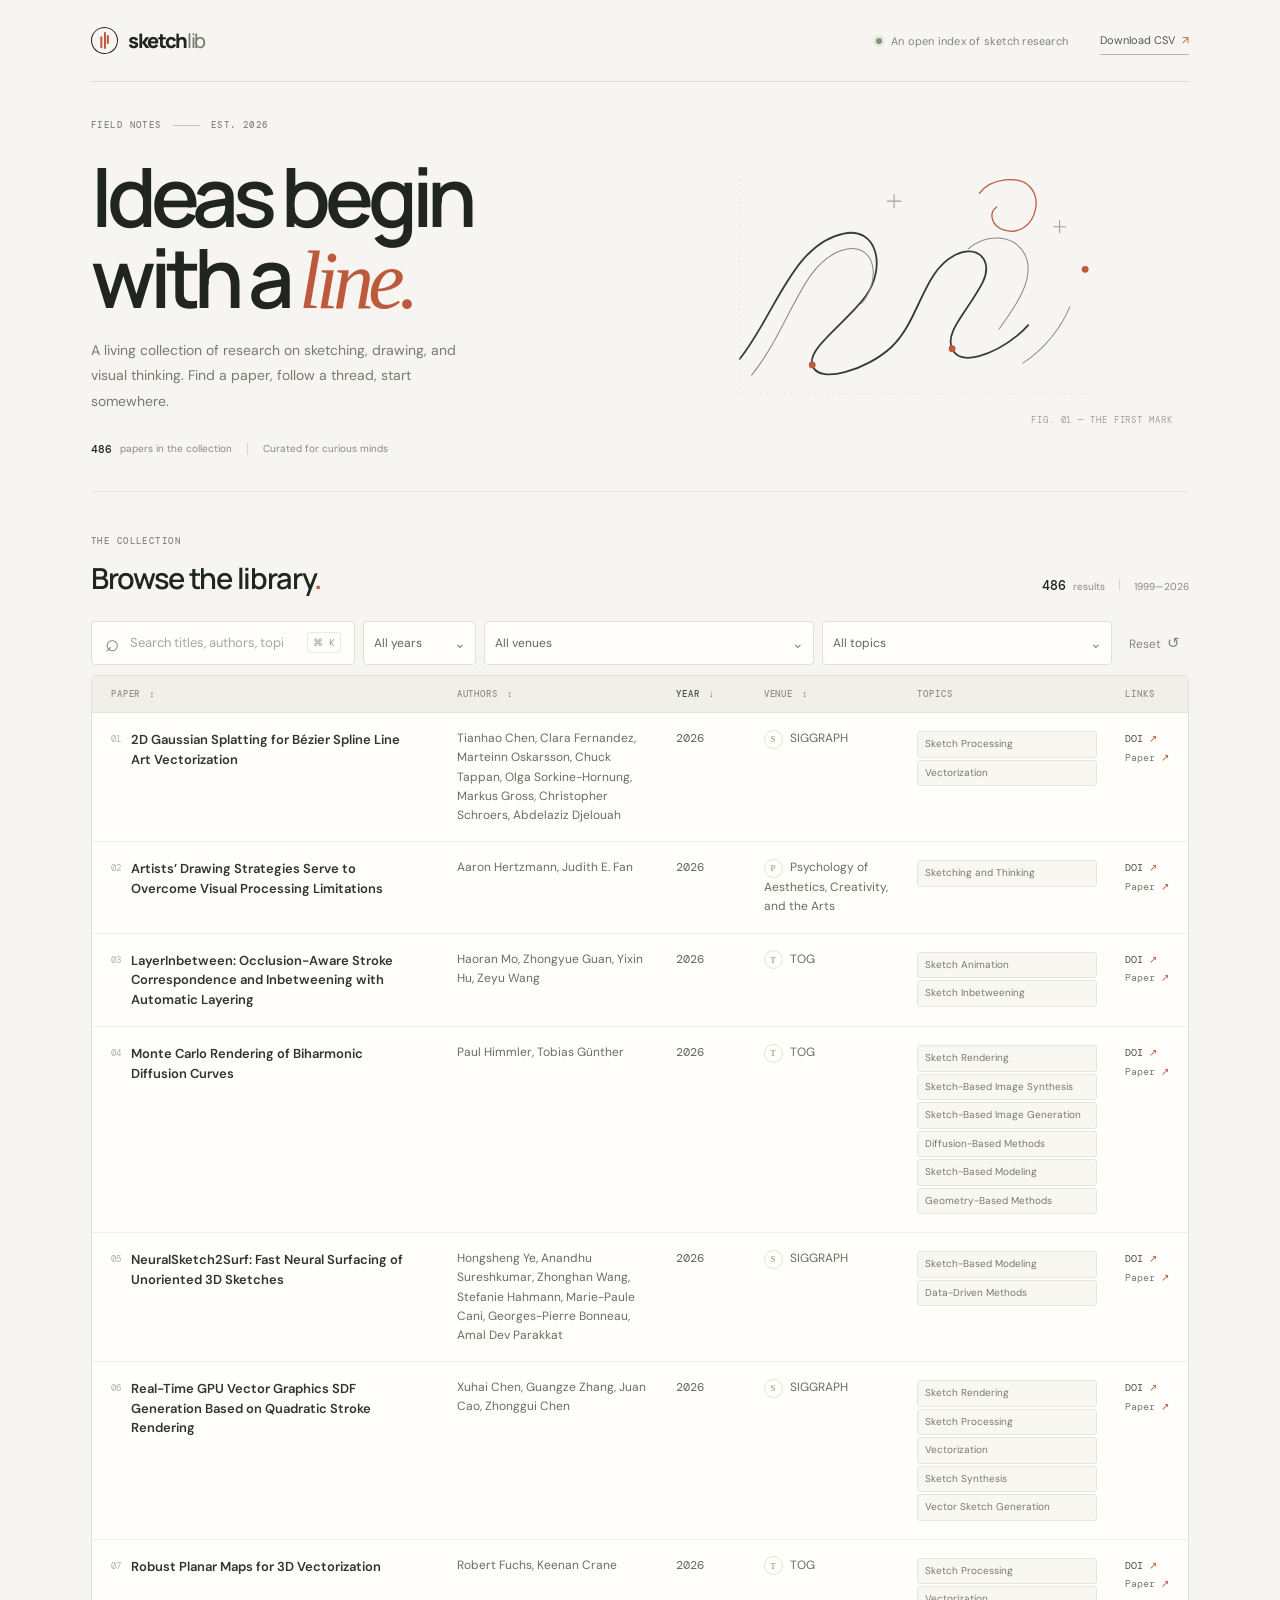
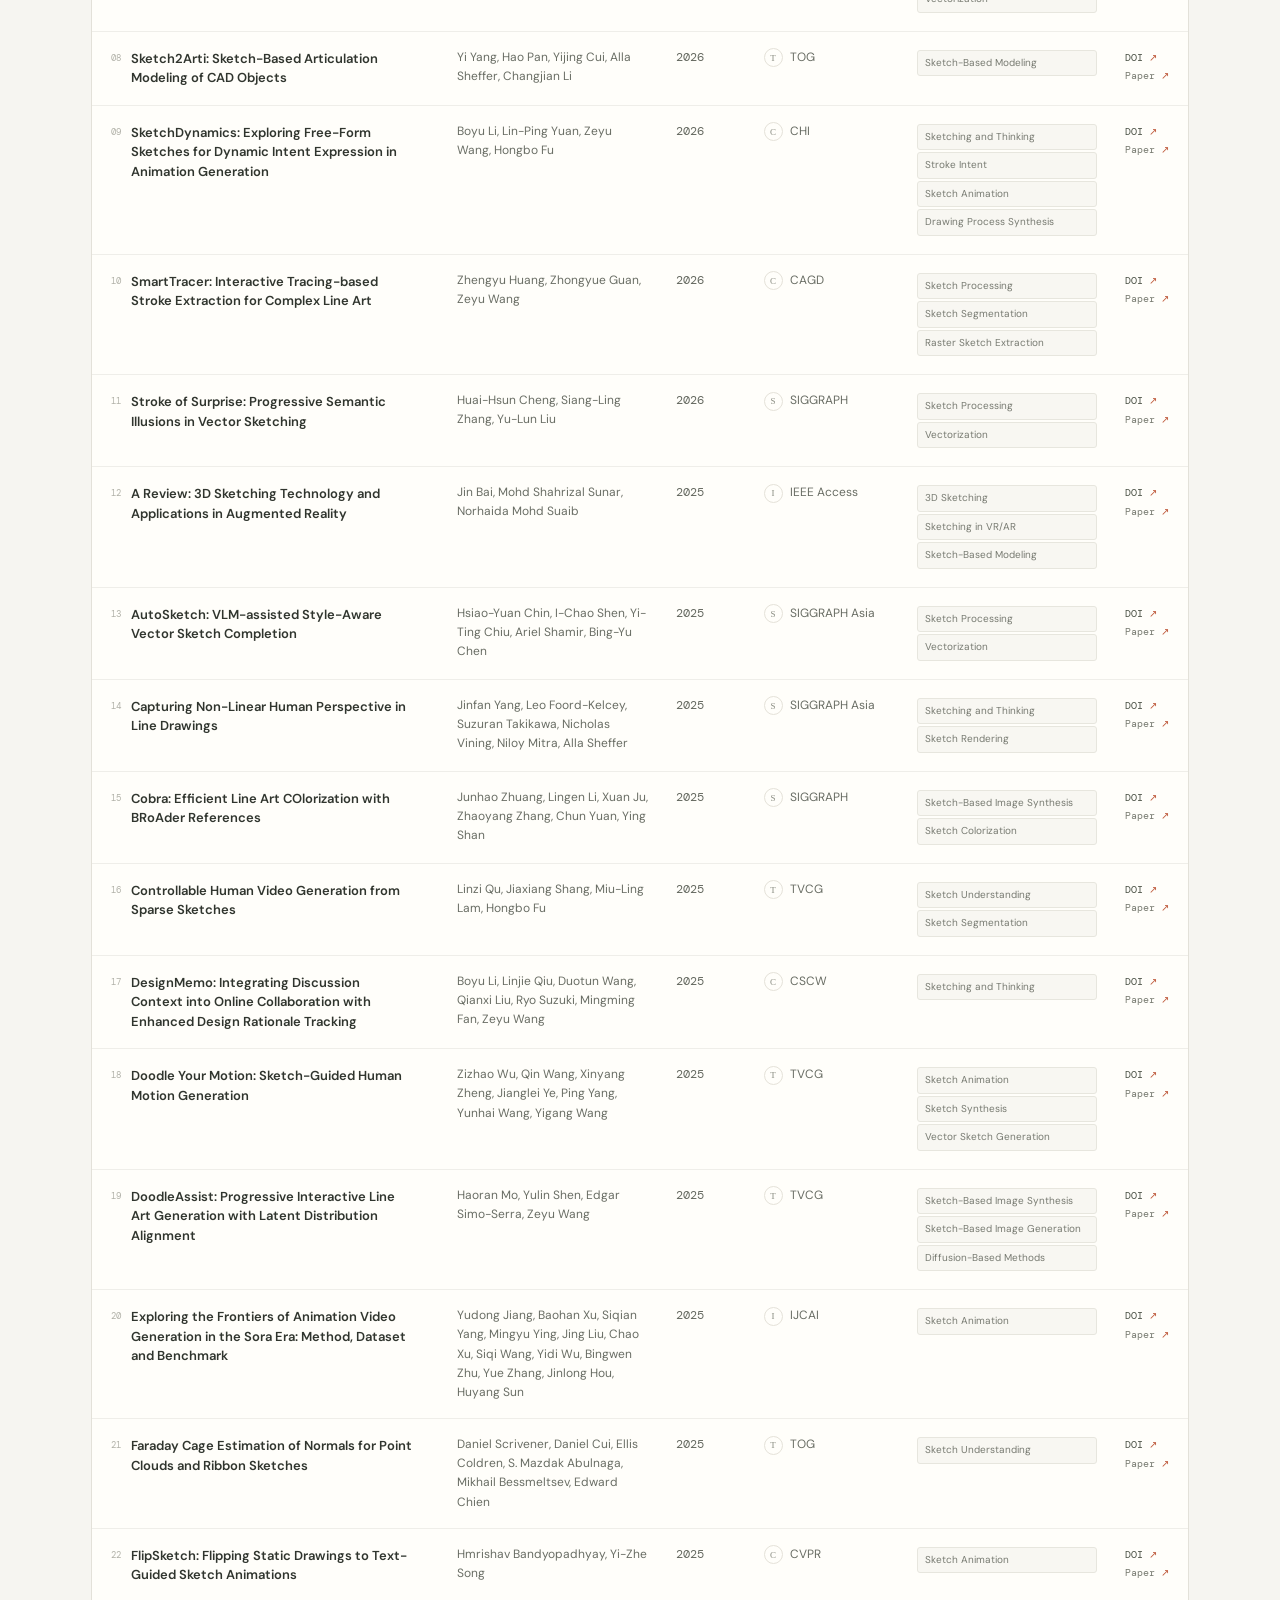
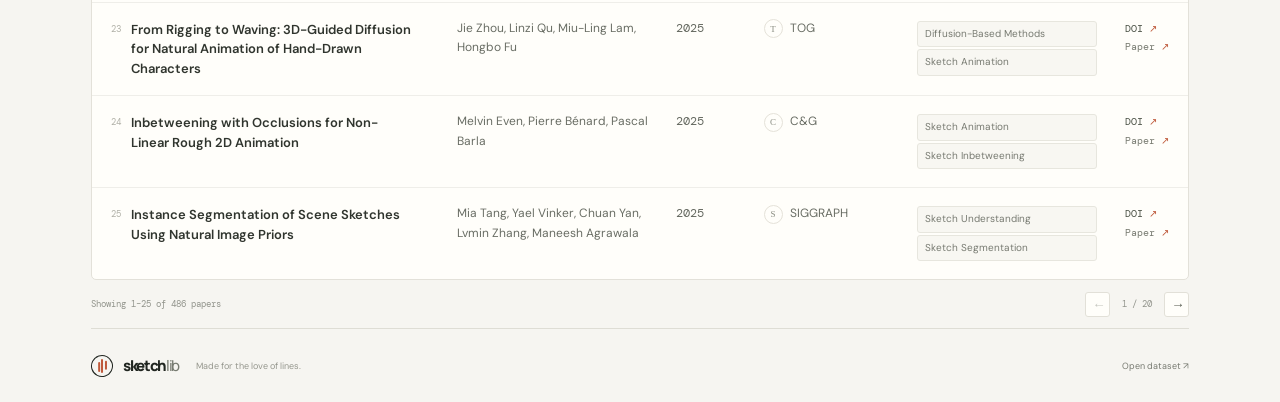
==== index.html @ b89c53ca "add 486 papers and the first webpage" ====
<!doctype html>
<html lang="en">
<head>
  <meta charset="utf-8" />
  <meta name="viewport" content="width=device-width, initial-scale=1" />
  <meta name="theme-color" content="#f6f5f1" />
  <title>SketchLib — Research Library</title>
  <meta name="description" content="A searchable library of sketch-related research papers." />
  <link rel="preconnect" href="https://fonts.googleapis.com" />
  <link rel="preconnect" href="https://fonts.gstatic.com" crossorigin />
  <link href="https://fonts.googleapis.com/css2?family=DM+Mono:wght@400;500&family=DM+Sans:wght@400;500;600;700&family=Manrope:wght@500;600;700;800&display=swap" rel="stylesheet" />
  <link rel="stylesheet" href="styles.css?v=topics-full-2" />
  <script src="app.js?v=ccf-venue-tiers-1" defer></script>
</head>
<body>
  <div class="page-shell">
    <header class="site-header">
      <a class="wordmark" href="#top" aria-label="SketchLib home"><span class="mark" aria-hidden="true"><i></i><i></i><i></i></span><span>sketch<span class="wordmark-light">lib</span></span></a>
      <div class="header-note"><span class="live-dot"></span> An open index of sketch research</div>
      <a class="header-link" href="papers.csv" download>Download CSV <span aria-hidden="true">↗</span></a>
    </header>

    <main id="top">
      <section class="hero">
        <div class="hero-copy">
          <p class="eyebrow"><span>FIELD NOTES</span><span class="eyebrow-line"></span><span>EST. 2026</span></p>
          <h1>Ideas begin<br />with a <em>line.</em></h1>
          <p class="intro">A living collection of research on sketching, drawing, and visual thinking. Find a paper, follow a thread, start somewhere.</p>
          <div class="hero-meta"><span class="hero-count" id="hero-count">—</span><span>papers in the collection</span><span class="meta-divider"></span><span>Curated for curious minds</span></div>
        </div>
        <div class="hero-art" aria-hidden="true">
          <svg viewBox="0 0 520 340" fill="none" xmlns="http://www.w3.org/2000/svg">
            <path class="draw draw-one" d="M55 259C96 208 117 124 177 112C216 104 227 151 203 185C181 216 134 246 140 266C147 290 204 272 233 245C265 215 270 157 306 138C333 123 353 143 340 169C322 204 295 227 304 247C313 269 354 253 380 232C416 203 419 161 460 154" />
            <path class="draw draw-two" d="M69 278C116 219 126 149 174 132C211 119 224 161 198 194M323 130C343 112 376 112 389 136C404 164 375 202 359 224M387 264C413 247 432 222 442 198" />
            <path class="scribble" d="M336 65C349 47 383 43 396 58C408 72 402 96 388 105C374 114 354 108 351 94C348 80 367 73 377 81" />
            <path class="guide" d="M58 300H464M55 47V298" />
            <circle class="point" cx="140" cy="266" r="4" /><circle class="point" cx="304" cy="247" r="4" /><circle class="point" cx="460" cy="154" r="4" />
            <path class="spark" d="M236 66V82M228 74H244M430 97V111M423 104H437" />
          </svg>
          <span class="art-caption">FIG. 01 — THE FIRST MARK</span>
        </div>
      </section>

      <section class="library" aria-labelledby="library-title">
        <div class="section-heading">
          <div><p class="eyebrow section-eyebrow">THE COLLECTION</p><h2 id="library-title">Browse the library<span class="period">.</span></h2></div>
          <div class="collection-stats"><strong id="result-count">—</strong><span>results</span><span class="stat-divider"></span><span id="year-range">—</span></div>
        </div>

        <div class="tools" role="search">
          <label class="search-box"><span class="search-icon" aria-hidden="true">⌕</span><input id="search" type="search" placeholder="Search titles, authors, topics…" autocomplete="off" /><kbd>⌘ K</kbd></label>
          <label class="select-wrap"><span class="sr-only">Filter by year</span><select id="year-filter"><option value="">All years</option></select><span class="select-arrow">⌄</span></label>
          <label class="select-wrap"><span class="sr-only">Filter by venue</span><select id="venue-filter"><option value="">All venues</option></select><span class="select-arrow">⌄</span></label>
          <label class="select-wrap label-filter-wrap"><span class="sr-only">Filter by topic</span><select id="label-filter"><option value="">All topics</option></select><span class="select-arrow">⌄</span></label>
          <button class="reset-button" id="reset" type="button">Reset <span aria-hidden="true">↺</span></button>
        </div>

        <div class="active-filters" id="active-filters" aria-live="polite"></div>
        <div class="table-wrap">
          <table>
            <thead><tr>
              <th class="title-col"><button class="sort-button" data-sort="Paper Title">PAPER <span class="sort-indicator"></span></button></th>
              <th class="authors-col"><button class="sort-button" data-sort="Authors">AUTHORS <span class="sort-indicator"></span></button></th>
              <th class="year-col"><button class="sort-button" data-sort="Year">YEAR <span class="sort-indicator"></span></button></th>
              <th class="venue-col"><button class="sort-button" data-sort="Publication Venue">VENUE <span class="sort-indicator"></span></button></th>
              <th class="topics-col">TOPICS</th>
              <th class="links-col">LINKS</th>
            </tr></thead>
            <tbody id="papers-body"><tr><td colspan="6" class="loading"><span class="loader"></span>Preparing the collection…</td></tr></tbody>
          </table>
        </div>
        <div class="table-footer"><span id="range-label">Loading papers</span><div class="pagination"><button id="prev" aria-label="Previous page" disabled>←</button><span id="page-label">1 / 1</span><button id="next" aria-label="Next page" disabled>→</button></div></div>
      </section>
    </main>

    <footer><a class="wordmark footer-mark" href="#top"><span class="mark" aria-hidden="true"><i></i><i></i><i></i></span><span>sketch<span class="wordmark-light">lib</span></span></a><span>Made for the love of lines.</span><a href="papers.csv" download>Open dataset ↗</a></footer>
  </div>
</body>
</html>
---- styles.css ----
:root{--ink:#202520;--muted:#7d8078;--paper:#f6f5f1;--white:#fffefa;--line:#e8e6df;--accent:#bf593b;--sage:#dce3d6;--serif:Georgia,'Times New Roman',serif;--sans:'DM Sans',sans-serif;--display:'Manrope',sans-serif;--mono:'DM Mono',monospace}*{box-sizing:border-box}html{scroll-behavior:smooth}body{margin:0;background:var(--paper);color:var(--ink);font-family:var(--sans);-webkit-font-smoothing:antialiased}.page-shell{max-width:1440px;margin:0 auto;padding:0 7.1%}.site-header{height:82px;display:flex;align-items:center;border-bottom:1px solid #deddd5;gap:32px}.wordmark{display:inline-flex;align-items:center;gap:10px;color:var(--ink);font:800 20px var(--display);letter-spacing:-1.3px;text-decoration:none}.wordmark-light{font-weight:500;color:#777b71}.mark{width:27px;height:27px;border:1.6px solid var(--ink);border-radius:50%;display:flex;align-items:center;justify-content:center;gap:2px;transform:rotate(-18deg)}.mark i{display:block;width:1.5px;height:12px;background:var(--accent);border-radius:2px;transform:rotate(18deg)}.mark i:nth-child(2){height:17px}.mark i:nth-child(3){height:9px}.header-note{display:flex;gap:9px;align-items:center;margin-left:auto;color:#83867e;font-size:11px;letter-spacing:.02em}.live-dot{width:6px;height:6px;border-radius:50%;background:#829474;box-shadow:0 0 0 3px #e5e9df}.header-link{font-size:11px;color:#52574f;text-decoration:none;border-bottom:1px solid #b5b8ae;padding:7px 0}.header-link span{color:var(--accent);margin-left:4px}.hero{min-height:356px;display:grid;grid-template-columns:1fr 1fr;align-items:center;position:relative;border-bottom:1px solid var(--line);padding:28px 0 35px}.hero-copy{position:relative;z-index:1}.eyebrow{display:flex;align-items:center;gap:11px;font:500 9px var(--mono);letter-spacing:.16em;color:#85877e}.eyebrow-line{display:block;width:27px;height:1px;background:#c6c7bc}.hero h1{font:600 clamp(52px,6.4vw,82px)/.99 var(--display);letter-spacing:-.075em;margin:25px 0 17px}.hero h1 em{font-family:var(--serif);font-weight:400;color:var(--accent);letter-spacing:-.07em}.intro{max-width:390px;margin:0;color:#777b73;font-size:13px;line-height:1.75}.hero-meta{display:flex;align-items:center;gap:8px;margin-top:28px;color:#888a82;font-size:10px}.hero-count{font:500 11px var(--mono);color:var(--ink)}.meta-divider{width:1px;height:12px;background:#d5d5cc;margin:0 7px}.hero-art{height:290px;align-self:center;position:relative}.hero-art svg{width:100%;height:100%;overflow:visible}.draw{stroke:#363b34;stroke-width:2.1;stroke-linecap:round;stroke-linejoin:round}.draw-one{stroke-dasharray:900;stroke-dashoffset:900;animation:draw 2.1s ease forwards}.draw-two{stroke:#898a7d;stroke-width:1.2;stroke-dasharray:500;stroke-dashoffset:500;animation:draw 2.1s .3s ease forwards}.scribble{stroke:var(--accent);stroke-width:1.5;stroke-linecap:round;stroke-dasharray:180;stroke-dashoffset:180;animation:draw 1.2s 1s ease forwards}.guide{stroke:#d8d8ce;stroke-width:.8;stroke-dasharray:2 5}.point{fill:var(--accent)}.spark{stroke:#a3a596;stroke-width:1.3;stroke-linecap:round}.art-caption{position:absolute;bottom:2px;right:3%;font:9px var(--mono);letter-spacing:.1em;color:#a0a095}@keyframes draw{to{stroke-dashoffset:0}}.library{padding:43px 0 0}.section-heading{display:flex;align-items:flex-end;justify-content:space-between}.section-eyebrow{margin:0 0 11px}.section-heading h2{font:600 29px var(--display);letter-spacing:-1.3px;margin:0}.period{color:var(--accent)}.collection-stats{display:flex;align-items:baseline;gap:7px;color:#888a82;font-size:10px;padding-bottom:4px}.collection-stats strong{font:500 13px var(--mono);color:var(--ink)}.stat-divider{height:11px;width:1px;background:#d8d7cf;margin:0 7px}.tools{display:flex;align-items:center;gap:8px;margin:23px 0 10px}.search-box{height:38px;display:flex;align-items:center;gap:9px;min-width:200px;flex:1;padding:0 11px;background:var(--white);border:1px solid #e2e0d8;border-radius:4px}.search-icon{font:24px var(--serif);color:#85877f;line-height:1}.search-box input{width:100%;border:0;outline:0;background:transparent;color:var(--ink);font:11px var(--sans)}.search-box input::placeholder{color:#a6a79f}.search-box kbd{white-space:nowrap;border:1px solid #e9e8e2;border-radius:3px;padding:3px 5px;color:#9b9d95;font:9px var(--mono)}.select-wrap{position:relative;min-width:113px}.select-wrap select{height:38px;width:100%;appearance:none;background:var(--white);border:1px solid #e2e0d8;border-radius:4px;padding:0 27px 0 10px;color:#62665d;font:10px var(--sans);cursor:pointer;outline:none}.select-wrap select:focus,.search-box:focus-within{border-color:#a9ac9c}.select-arrow{position:absolute;right:10px;top:10px;color:#898b82;pointer-events:none;font-size:14px}.label-filter-wrap{min-width:118px}.reset-button{height:38px;padding:0 9px;border:0;background:transparent;color:#84867e;font:10px var(--sans);cursor:pointer}.reset-button span{font-size:15px;margin-left:3px}.reset-button:hover{color:var(--accent)}.active-filters{min-height:0;display:flex;gap:6px}.filter-chip{margin:2px 0 8px;padding:5px 7px;border:1px solid #e3d8d0;border-radius:3px;background:#fbf6f1;color:#965139;font:9px var(--sans);cursor:pointer}.filter-chip span{margin-left:5px}.table-wrap{overflow:auto;background:var(--white);border:1px solid #e3e1d9;border-radius:5px}table{width:100%;border-collapse:collapse;table-layout:fixed;min-width:850px}thead{background:#f0efe9}th{height:37px;padding:0 14px;text-align:left;border-bottom:1px solid #e6e4dc;color:#909187;font:500 8px var(--mono);letter-spacing:.1em}th:first-child{padding-left:19px}.sort-button{border:0;background:none;padding:8px 0;color:inherit;font:inherit;letter-spacing:inherit;cursor:pointer}.sort-button:hover,.sort-button.sorted{color:#4b5148}.sort-indicator{margin-left:3px;color:var(--accent)}.title-col{width:34%}.authors-col{width:22%}.year-col{width:8%}.venue-col{width:15%}.topics-col{width:13%}.links-col{width:8%}td{height:61px;padding:12px 14px;border-bottom:1px solid #efeee9;vertical-align:middle;font-size:10px;color:#777a72}tbody tr:last-child td{border-bottom:0}tbody tr:hover{background:#fbfaf6}.title-cell{padding-left:19px;display:flex;align-items:center;gap:10px}.paper-index{flex:0 0 auto;color:#b1b1a8;font:9px var(--mono)}.title-cell>div{min-width:0}.paper-title{display:block;color:#30352e;text-decoration:none;font-size:11px;font-weight:600;line-height:1.4}.paper-title:hover{color:var(--accent)}.doi-mobile{display:none}.authors-cell{max-width:0;overflow:hidden;text-overflow:ellipsis;white-space:nowrap;color:#85877f}.year-cell{font:10px var(--mono);color:#656960}.venue-cell{display:flex;align-items:center;gap:7px;color:#696d64}.venue-mark{width:19px;height:19px;display:grid;place-items:center;border:1px solid #e5e2d9;border-radius:50%;color:#888b80;font:9px var(--serif)}.topics-cell{overflow:hidden}.topic{max-width:100%;overflow:hidden;text-overflow:ellipsis;white-space:nowrap;display:inline-block;vertical-align:middle;margin:2px 3px 2px 0;padding:4px 6px;border:1px solid #e7e6de;border-radius:3px;background:#f8f7f2;color:#777a71;font:8px var(--sans);cursor:pointer}.topic:hover{border-color:#c7ccbd;color:#58634f;background:#f0f3eb}.links-cell{white-space:nowrap}.paper-link{display:inline-block;margin-right:6px;color:#777a70;text-decoration:none;font:8px var(--mono)}.paper-link span{color:var(--accent)}.paper-link:hover{color:var(--accent)}.doi-link{color:#4a5145}.muted{color:#b2b2aa}.loading,.load-error,.empty-state{text-align:center;height:190px;color:#92948c}.loading{font-size:11px}.loader{display:block;width:18px;height:18px;border:1px solid #ddd;border-top-color:var(--accent);border-radius:50%;animation:spin .8s linear infinite;margin:0 auto 10px}@keyframes spin{to{transform:rotate(360deg)}}.load-error,.empty-state{padding:30px}.load-error strong,.load-error span,.empty-state strong,.empty-state span{display:block}.load-error strong,.empty-state strong{color:#555a50;font-size:12px}.load-error span,.empty-state span{margin-top:7px;font-size:10px}.empty-icon{display:block;color:#c1c3b8;font:30px var(--serif);margin-bottom:6px}.table-footer{height:48px;display:flex;align-items:center;justify-content:space-between;color:#92948c;font:9px var(--mono)}.pagination{display:flex;align-items:center;gap:10px}.pagination button{width:25px;height:25px;border:1px solid #e2e0d8;border-radius:3px;background:var(--white);color:#5e6258;cursor:pointer}.pagination button:disabled{color:#c6c7c0;cursor:default}.pagination span{min-width:34px;text-align:center}footer{height:74px;display:flex;align-items:center;gap:17px;border-top:1px solid #deddd5;color:#96978e;font-size:9px}footer .footer-mark{font-size:15px}footer .mark{width:22px;height:22px}footer .mark i{height:10px}footer .mark i:nth-child(2){height:14px}footer>span{margin-right:auto}footer>a:last-child{color:#777a71;text-decoration:none}footer>a:last-child:hover{color:var(--accent)}.sr-only{position:absolute;width:1px;height:1px;padding:0;margin:-1px;overflow:hidden;clip:rect(0,0,0,0);white-space:nowrap;border:0}
@media(max-width:920px){.page-shell{padding:0 5%}.hero{min-height:320px}.hero-art{height:250px}.authors-col{width:19%}.title-col{width:34%}.topics-col{width:14%}.tools{flex-wrap:wrap}.search-box{flex-basis:45%}}
@media(max-width:640px){.page-shell{padding:0 19px}.site-header{height:66px}.header-note{display:none}.header-link{margin-left:auto}.hero{display:block;padding:40px 0 25px;min-height:auto}.hero h1{font-size:62px;margin-top:22px}.hero-art{height:190px;margin:10px -7px 0 16px}.art-caption{bottom:-3px}.intro{font-size:12px}.hero-meta{margin-top:20px;flex-wrap:wrap}.library{padding-top:33px}.section-heading{align-items:flex-start;gap:12px}.section-heading h2{font-size:24px}.collection-stats{padding-top:28px;white-space:nowrap}.tools{gap:6px;margin-top:18px}.search-box{flex-basis:100%;height:40px}.select-wrap{flex:1;min-width:0}.select-wrap select{height:36px;font-size:9px;padding-left:7px}.label-filter-wrap{display:none}.reset-button{height:36px;padding:0 4px}.table-wrap{border-radius:4px}table{min-width:710px}.title-col{width:37%}.authors-col{width:21%}.year-col{width:9%}.venue-col{width:14%}.topics-col{width:12%}.links-col{width:7%}th{padding:0 9px}th:first-child{padding-left:12px}td{padding:10px 9px}.title-cell{padding-left:12px;gap:7px}.paper-index{font-size:8px}.paper-title{font-size:10px}.table-footer{font-size:8px}footer{height:65px;gap:11px}footer .footer-mark{font-size:14px}footer>span{font-size:8px}}
@media(prefers-reduced-motion:reduce){*,*::before,*::after{scroll-behavior:auto!important;animation-duration:.01ms!important;animation-iteration-count:1!important}}

/* Readability and table alignment refinements */
.title-cell{display:table-cell;vertical-align:top;padding-top:17px;padding-bottom:17px}
.title-cell .paper-index{display:inline-block;vertical-align:top;margin:3px 10px 0 0;line-height:1.5}
.title-cell>div{display:inline-block;vertical-align:top;width:calc(100% - 34px);min-width:0}
td{vertical-align:top;padding-top:16px;padding-bottom:16px;font-size:12px;line-height:1.55}
.paper-title{font-size:13px;line-height:1.5}
.authors-cell{max-width:none;overflow:visible;text-overflow:clip;white-space:normal;overflow-wrap:anywhere;color:#696d64;font-size:12px;line-height:1.6}
.year-cell{font-size:12px;line-height:1.6}
.venue-cell{font-size:12px;line-height:1.6}
.topic{font-size:10px;padding:5px 7px}
.paper-link{font-size:10px;line-height:1.6}
th{font-size:9px}
.search-box{height:44px;padding-inline:13px}
.search-box input{font-size:13px}
.search-box kbd{font-size:10px}
.select-wrap select{height:44px;font-size:12px}
.select-arrow{top:13px}
.reset-button{height:44px;font-size:12px}
.intro{font-size:14px;line-height:1.8}
@media(max-width:640px){
  .search-box{height:44px}
  .select-wrap select,.reset-button{height:40px}
  .select-arrow{top:11px}
  .authors-cell{font-size:12px;line-height:1.55}
  .paper-title{font-size:12px}
  table{min-width:900px}
}

/* Keep venue content inside the table's shared column grid. */
.venue-cell{display:table-cell;vertical-align:top}
.venue-cell .venue-mark{display:inline-grid;vertical-align:middle;margin-right:7px}
.venue-cell>span:not(.venue-mark){display:inline;vertical-align:middle;overflow-wrap:anywhere}


/* Show every topic label in full, wrapping long names and rows as needed. */
.topics-cell{overflow:visible;white-space:normal;vertical-align:top}
.topic{display:inline-block;max-width:100%;height:auto;overflow:visible;text-overflow:clip;white-space:normal;overflow-wrap:anywhere;word-break:normal;line-height:1.4;vertical-align:top}


/* Full topic names: use the whole cell width, wrap labels, and let rows grow. */
.title-col{width:32%}.authors-col{width:20%}.year-col{width:8%}.venue-col{width:14%}.topics-col{width:19%}.links-col{width:7%}
.topics-cell{min-width:0;overflow:visible;white-space:normal;vertical-align:top}
.topic{display:block;width:100%;max-width:none;height:auto;box-sizing:border-box;overflow:visible;text-overflow:unset;white-space:normal;overflow-wrap:anywhere;word-break:normal;hyphens:auto;line-height:1.45;text-align:left}
.label-filter-wrap{min-width:270px;flex:0 1 290px}
.label-filter-wrap select{white-space:nowrap}
@media(max-width:640px){
  .title-col{width:34%}.authors-col{width:19%}.year-col{width:8%}.venue-col{width:13%}.topics-col{width:19%}.links-col{width:7%}
  .label-filter-wrap{display:block;flex:1 1 calc(100% - 64px);min-width:0}
}

/* Keep the library inside the viewport instead of exposing a horizontal scrollbar. */
.table-wrap{overflow:visible}
table{width:100%;min-width:0}
@media(max-width:900px){
  .table-wrap{overflow:visible;border:0;background:transparent;box-shadow:none}
  table{display:block;width:100%;min-width:0;table-layout:auto}
  thead{display:none}
  tbody{display:grid;gap:10px}
  tbody tr{display:grid;grid-template-columns:minmax(0,1fr) minmax(0,1fr);gap:0;background:var(--white);border:1px solid #e3e1d9;border-radius:5px;overflow:hidden}
  tbody td{display:block;width:auto;min-width:0;height:auto;padding:12px 14px;border:0;vertical-align:top;white-space:normal;overflow-wrap:anywhere}
  .title-cell{display:block;grid-column:1/-1;padding:15px 14px}
  .title-cell>div{width:calc(100% - 34px)}
  .authors-cell{grid-column:1/-1;max-width:none;border-top:1px solid #efeee9;overflow:visible;text-overflow:clip;white-space:normal}
  .year-cell,.venue-cell{border-top:1px solid #efeee9}
  .venue-cell{display:block}
  .venue-cell .venue-mark{display:inline-grid}
  .topics-cell,.links-cell{grid-column:1/-1;border-top:1px solid #efeee9}
  .authors-cell::before,.year-cell::before,.venue-cell::before,.topics-cell::before,.links-cell::before{display:block;margin-bottom:6px;color:#96978e;font:500 8px var(--mono);letter-spacing:.1em}
  .authors-cell::before{content:"AUTHORS"}
  .year-cell::before{content:"YEAR"}
  .venue-cell::before{content:"VENUE"}
  .topics-cell::before{content:"TOPICS"}
  .links-cell::before{content:"LINKS"}
  .topics-cell .topic{width:fit-content;max-width:100%}
  .links-cell{white-space:normal}
}
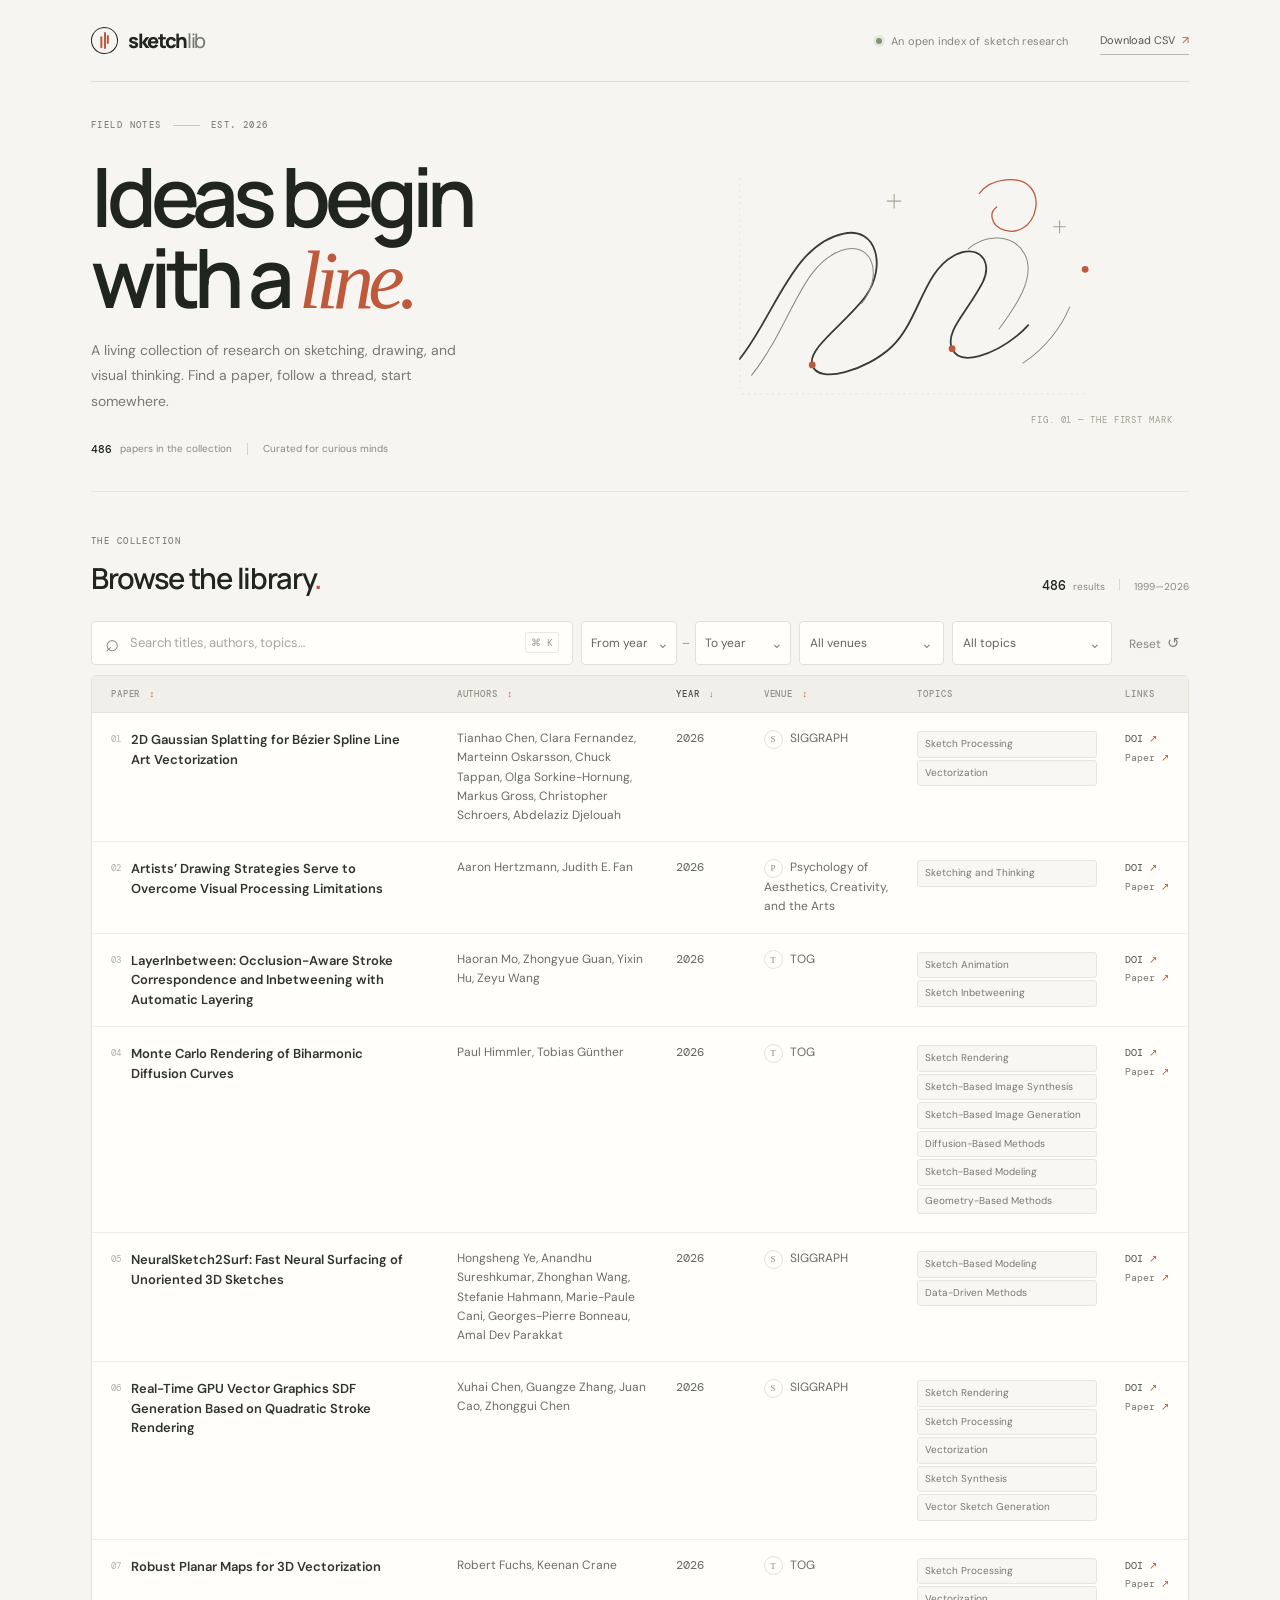
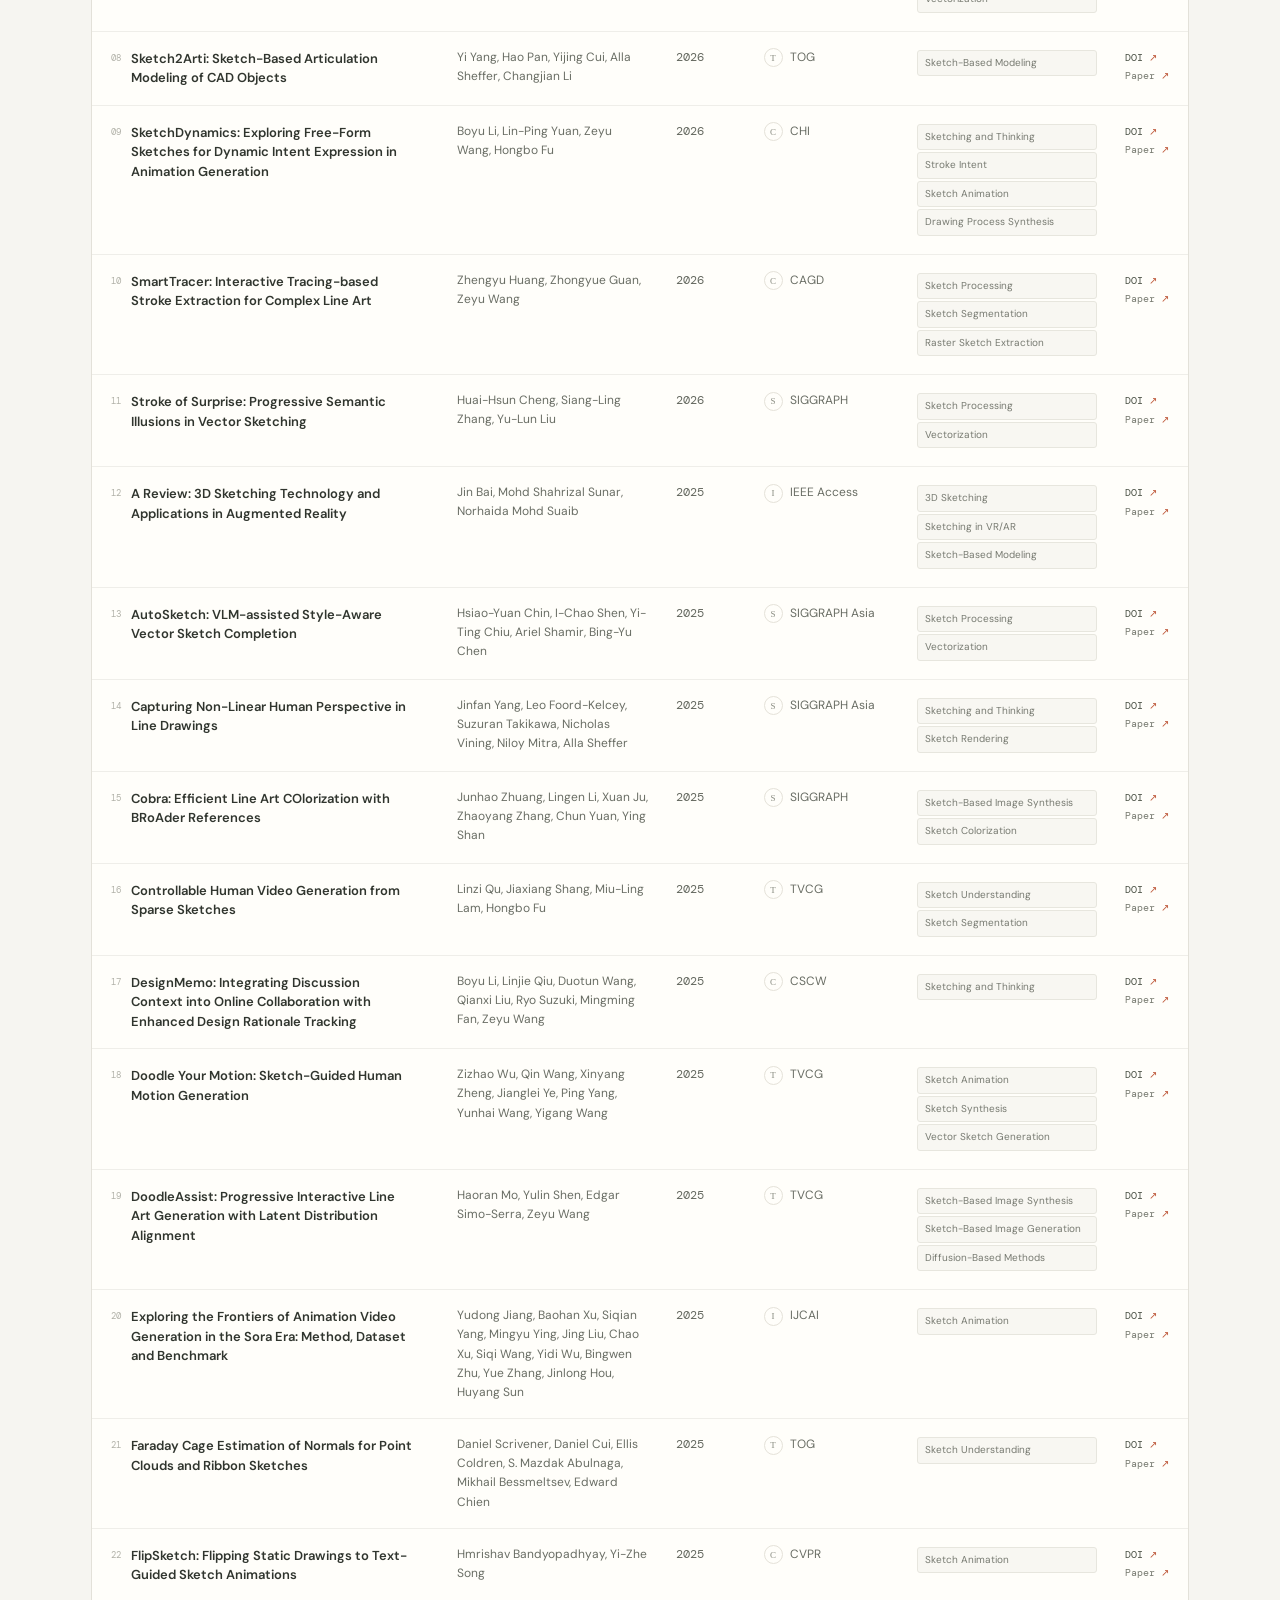
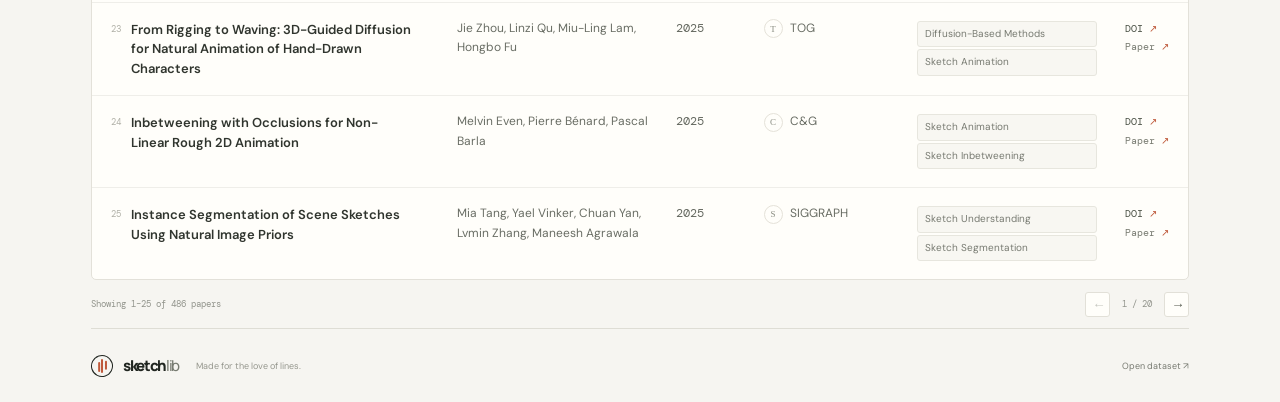
==== commit c6fffa9c: "expand README, add multiple selection" ====
--- a/index.html
+++ b/index.html
@@ -9,8 +9,8 @@
   <link rel="preconnect" href="https://fonts.googleapis.com" />
   <link rel="preconnect" href="https://fonts.gstatic.com" crossorigin />
   <link href="https://fonts.googleapis.com/css2?family=DM+Mono:wght@400;500&family=DM+Sans:wght@400;500;600;700&family=Manrope:wght@500;600;700;800&display=swap" rel="stylesheet" />
-  <link rel="stylesheet" href="styles.css?v=topics-full-2" />
-  <script src="app.js?v=ccf-venue-tiers-1" defer></script>
+  <link rel="stylesheet" href="styles.css?v=multi-filters-1" />
+  <script src="app.js?v=multi-filters-1" defer></script>
 </head>
 <body>
   <div class="page-shell">
@@ -49,9 +49,29 @@
 
         <div class="tools" role="search">
           <label class="search-box"><span class="search-icon" aria-hidden="true">⌕</span><input id="search" type="search" placeholder="Search titles, authors, topics…" autocomplete="off" /><kbd>⌘ K</kbd></label>
-          <label class="select-wrap"><span class="sr-only">Filter by year</span><select id="year-filter"><option value="">All years</option></select><span class="select-arrow">⌄</span></label>
-          <label class="select-wrap"><span class="sr-only">Filter by venue</span><select id="venue-filter"><option value="">All venues</option></select><span class="select-arrow">⌄</span></label>
-          <label class="select-wrap label-filter-wrap"><span class="sr-only">Filter by topic</span><select id="label-filter"><option value="">All topics</option></select><span class="select-arrow">⌄</span></label>
+          <div class="year-range-filter" role="group" aria-label="Filter by year range">
+            <label class="range-field"><span class="sr-only">From year</span><select id="year-from"><option value="">From year</option></select><span class="select-arrow">⌄</span></label>
+            <span class="range-dash" aria-hidden="true">–</span>
+            <label class="range-field"><span class="sr-only">To year</span><select id="year-to"><option value="">To year</option></select><span class="select-arrow">⌄</span></label>
+          </div>
+          <div class="filter-menu venue-menu">
+            <button class="filter-trigger" id="venue-trigger" type="button" aria-expanded="false" aria-controls="venue-popover"><span id="venue-trigger-label">All venues</span><span class="filter-chevron" aria-hidden="true">⌄</span></button>
+            <div class="filter-popover" id="venue-popover" hidden>
+              <div class="filter-popover-heading"><span>Publication venues</span><button type="button" data-clear-group="venue">Clear</button></div>
+              <p class="filter-hint">Matches any selected venue</p>
+              <input class="filter-search" type="search" data-filter-search="venue" placeholder="Find a venue…" autocomplete="off" aria-label="Find a venue" />
+              <div class="filter-options" id="venue-options-list" role="group" aria-label="Publication venues"></div>
+            </div>
+          </div>
+          <div class="filter-menu topic-menu label-filter-wrap">
+            <button class="filter-trigger" id="topic-trigger" type="button" aria-expanded="false" aria-controls="topic-popover"><span id="topic-trigger-label">All topics</span><span class="filter-chevron" aria-hidden="true">⌄</span></button>
+            <div class="filter-popover" id="topic-popover" hidden>
+              <div class="filter-popover-heading"><span>Topics</span><button type="button" data-clear-group="topic">Clear</button></div>
+              <p class="filter-hint">Matches any selected topic</p>
+              <input class="filter-search" type="search" data-filter-search="topic" placeholder="Find a topic…" autocomplete="off" aria-label="Find a topic" />
+              <div class="filter-options topic-options" id="topic-options-list" role="group" aria-label="Topics"></div>
+            </div>
+          </div>
           <button class="reset-button" id="reset" type="button">Reset <span aria-hidden="true">↺</span></button>
         </div>
 
--- a/styles.css
+++ b/styles.css
@@ -79,3 +79,50 @@
   .topics-cell .topic{width:fit-content;max-width:100%}
   .links-cell{white-space:normal}
 }
+
+
+/* Multi-select venue/topic filters and inclusive year range controls. */
+.tools{flex-wrap:wrap;position:relative;z-index:5}
+.year-range-filter{display:flex;align-items:center;gap:5px;flex:0 1 210px;min-width:190px}
+.range-field{position:relative;flex:1;min-width:0}
+.range-field select{appearance:none;width:100%;height:44px;padding:0 25px 0 9px;border:1px solid #e2e0d8;border-radius:4px;background:var(--white);color:#62665d;font:12px var(--sans);cursor:pointer;outline:0}
+.range-field select:focus,.filter-trigger:focus-visible{border-color:#a9ac9c;outline:0}
+.range-field .select-arrow{top:13px;right:8px}
+.range-dash{color:#92948c;font-size:12px}
+.filter-menu{position:relative;flex:0 1 145px;min-width:0}
+.topic-menu{flex-basis:160px}
+.filter-trigger{display:flex;align-items:center;justify-content:space-between;gap:8px;width:100%;height:44px;padding:0 10px;border:1px solid #e2e0d8;border-radius:4px;background:var(--white);color:#62665d;font:12px var(--sans);text-align:left;cursor:pointer}
+.filter-trigger>span:first-child{min-width:0;overflow:hidden;text-overflow:ellipsis;white-space:nowrap}
+.filter-trigger[aria-expanded="true"]{border-color:#a9ac9c;color:var(--ink)}
+.filter-chevron{flex:0 0 auto;color:#898b82;font-size:14px}
+.filter-popover{position:absolute;top:calc(100% + 6px);left:0;z-index:30;width:320px;max-width:calc(100vw - 38px);padding:12px;background:var(--white);border:1px solid #e2e0d8;border-radius:5px;box-shadow:0 12px 30px rgba(35,39,32,.14)}
+.topic-menu .filter-popover{left:auto;right:0;width:350px}
+.filter-popover[hidden]{display:none}
+.filter-popover-heading{display:flex;align-items:center;justify-content:space-between;color:#4d5349;font-size:12px;font-weight:600}
+.filter-popover-heading button{padding:4px 2px;border:0;background:transparent;color:var(--accent);font:11px var(--sans);cursor:pointer}
+.filter-hint{margin:2px 0 9px;color:#92948c;font-size:10px}
+.filter-search{display:block;width:100%;height:34px;margin:0 0 8px;padding:0 9px;border:1px solid #e8e6df;border-radius:3px;background:#fffefa;color:var(--ink);font:11px var(--sans);outline:0}
+.filter-search:focus{border-color:#a9ac9c}
+.filter-options{max-height:330px;overflow-y:auto;overflow-x:hidden;padding-right:4px}
+.filter-option-group+ .filter-option-group{margin-top:10px;padding-top:9px;border-top:1px solid #eeede7}
+.filter-option-group h3{margin:0 0 5px;color:#777a70;font:500 9px var(--mono);letter-spacing:.08em}
+.filter-option,.topic-filter-option{display:flex;align-items:flex-start;gap:8px;min-height:29px;padding:5px 4px;border-radius:3px;color:#555a51;font-size:11px;line-height:1.4;cursor:pointer}
+.filter-option:hover,.topic-filter-option:hover{background:#f5f4ee}
+.filter-option input,.topic-filter-option input{flex:0 0 auto;margin:2px 0 0;accent-color:#879276}
+.filter-option span,.topic-filter-option span{min-width:0;overflow-wrap:anywhere}
+.topic-options{max-height:360px}
+.topic-filter-option{padding-left:4px}
+.topic-filter-option[data-depth="1"]{padding-left:20px}
+.topic-filter-option[data-depth="2"]{padding-left:38px}
+.active-filters{flex-wrap:wrap}
+@media(max-width:640px){
+  .tools{align-items:stretch}
+  .year-range-filter{flex:1 1 100%;min-width:0}
+  .filter-menu,.topic-menu{display:block;flex:1 1 calc(50% - 8px);min-width:0}
+  .topic-menu .filter-popover{right:0;left:auto}
+  .filter-trigger{height:40px;font-size:11px}
+  .range-field select{height:40px;font-size:11px}
+  .range-field .select-arrow{top:11px}
+  .filter-popover{width:min(320px,calc(100vw - 38px))}
+  .topic-menu .filter-popover{width:min(350px,calc(100vw - 38px))}
+}
